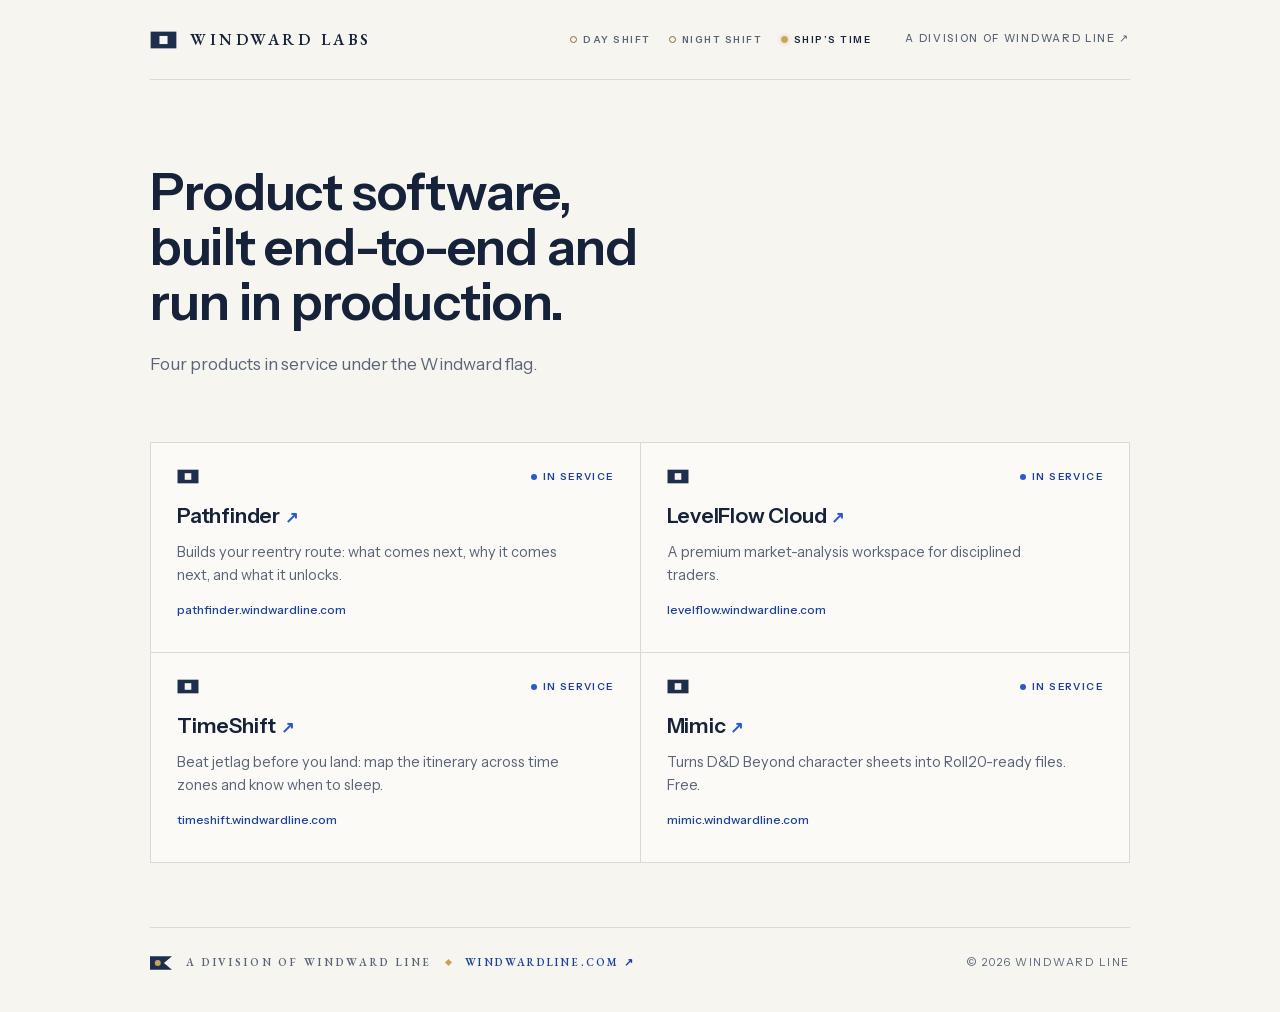
==== index.html @ 11fffba2 "feat: labs.windwardline.com — the Slipway" ====
<!DOCTYPE html>
<html lang="en">
<head>
<meta charset="utf-8">
<meta name="viewport" content="width=device-width, initial-scale=1">
<title>Windward Labs</title>
<meta name="description" content="Windward Labs is the software division of Windward Line. Four products in service: Pathfinder, LevelFlow Cloud, TimeShift, and Mimic.">
<script src="script.js"></script>
<link rel="preload" href="fonts/InstrumentSans.woff2" as="font" type="font/woff2" crossorigin>
<link rel="preload" href="fonts/EBGaramond-Roman.woff2" as="font" type="font/woff2" crossorigin>
<link rel="stylesheet" href="style.css">
<link rel="icon" href="favicon.svg" type="image/svg+xml">
<link rel="apple-touch-icon" href="apple-touch-icon.png">
</head>
<body>

<header class="top">
  <span class="brand">
    <svg class="lflag" width="27" height="18" viewBox="0 0 30 20" role="img" aria-label="Windward Labs flag">
      <rect class="f" x="0.7" y="0.7" width="28.6" height="18.6"/>
      <rect class="s" x="10.5" y="5.5" width="9" height="9"/>
    </svg>
    <span class="brand-name">Windward Labs</span>
  </span>
  <div class="top-right">
    <div class="lamp" role="group" aria-label="Lamp">
      <button class="lamp-opt" type="button" data-set-theme="light" aria-pressed="false">Day shift</button>
      <button class="lamp-opt" type="button" data-set-theme="dark" aria-pressed="false">Night shift</button>
      <button class="lamp-opt" type="button" data-set-theme="system" aria-pressed="true">Ship&rsquo;s time</button>
    </div>
    <a class="top-link" href="https://windwardline.com" target="_blank" rel="noopener">A division of Windward Line ↗</a>
  </div>
</header>

<main>
  <section class="hero" aria-label="Windward Labs">
    <h1 class="hero-h1">Product software, built end-to-end and run in production.</h1>
    <p class="hero-sub">Four products in service under the Windward flag.</p>
  </section>

  <section class="fleet" aria-label="Products">
    <a class="cell" href="https://pathfinder.windwardline.com" target="_blank" rel="noopener">
      <span class="cell-head">
        <svg class="lflag" width="22" height="15" viewBox="0 0 30 20" aria-hidden="true"><rect class="f" x="0.7" y="0.7" width="28.6" height="18.6"/><rect class="s" x="10.5" y="5.5" width="9" height="9"/></svg>
        <span class="cell-status">In Service</span>
      </span>
      <span class="cell-name">Pathfinder<span class="arr" aria-hidden="true">↗</span></span>
      <span class="cell-desc">Builds your reentry route: what comes next, why it comes next, and what it unlocks.</span>
      <span class="cell-domain">pathfinder.windwardline.com</span>
    </a>
    <a class="cell" href="https://levelflow.windwardline.com" target="_blank" rel="noopener">
      <span class="cell-head">
        <svg class="lflag" width="22" height="15" viewBox="0 0 30 20" aria-hidden="true"><rect class="f" x="0.7" y="0.7" width="28.6" height="18.6"/><rect class="s" x="10.5" y="5.5" width="9" height="9"/></svg>
        <span class="cell-status">In Service</span>
      </span>
      <span class="cell-name">LevelFlow Cloud<span class="arr" aria-hidden="true">↗</span></span>
      <span class="cell-desc">A premium market-analysis workspace for disciplined traders.</span>
      <span class="cell-domain">levelflow.windwardline.com</span>
    </a>
    <a class="cell" href="https://timeshift.windwardline.com" target="_blank" rel="noopener">
      <span class="cell-head">
        <svg class="lflag" width="22" height="15" viewBox="0 0 30 20" aria-hidden="true"><rect class="f" x="0.7" y="0.7" width="28.6" height="18.6"/><rect class="s" x="10.5" y="5.5" width="9" height="9"/></svg>
        <span class="cell-status">In Service</span>
      </span>
      <span class="cell-name">TimeShift<span class="arr" aria-hidden="true">↗</span></span>
      <span class="cell-desc">Beat jetlag before you land: map the itinerary across time zones and know when to sleep.</span>
      <span class="cell-domain">timeshift.windwardline.com</span>
    </a>
    <a class="cell" href="https://mimic.windwardline.com" target="_blank" rel="noopener">
      <span class="cell-head">
        <svg class="lflag" width="22" height="15" viewBox="0 0 30 20" aria-hidden="true"><rect class="f" x="0.7" y="0.7" width="28.6" height="18.6"/><rect class="s" x="10.5" y="5.5" width="9" height="9"/></svg>
        <span class="cell-status">In Service</span>
      </span>
      <span class="cell-name">Mimic<span class="arr" aria-hidden="true">↗</span></span>
      <span class="cell-desc">Turns D&amp;D Beyond character sheets into Roll20-ready files. Free.</span>
      <span class="cell-domain">mimic.windwardline.com</span>
    </a>
  </section>
</main>

<footer class="foot">
  <span class="plate">
    <svg class="hflag" width="22" height="14" viewBox="0 0 34 21" aria-hidden="true">
      <path class="f" d="M0 0 H34 L21.5 10.5 L34 21 H0 Z"/>
      <circle class="d" cx="12" cy="10.5" r="4.6"/>
    </svg>
    <span class="plate-text">A division of Windward Line</span>
    <span class="plate-diamond" aria-hidden="true"></span>
    <a class="plate-link" href="https://windwardline.com" target="_blank" rel="noopener">windwardline.com&nbsp;↗</a>
  </span>
  <span class="foot-copy">© 2026 Windward Line</span>
</footer>

</body>
</html>
---- style.css ----
/* Windward Labs — the Slipway. Spec: docs/superpowers/specs/2026-07-25-labs-slipway-design.md */

:root {
  color-scheme: light dark;
  --g: #f6f5f0;
  --ink: #16213a;
  --mut: #5a6478;
  --line: #dcd9cf;
  --blue: #2b59c9;
  --blue-ink: #1e4098;
  --cell: #fbfaf6;
  --cell-hover: #ffffff;
  --gold: #c9a25e;
  --gold-ink: #8a6b39;
  --lf-field: #202e4d;
  --lf-square: #f6f5f0;
  --lf-stroke: transparent;
  --lf-sw: 0;
  --hf-fill: #202e4d;
  --hf-stroke: transparent;
  --hf-sw: 0;
  --hf-dot: #c9a25e;
}

@media (prefers-color-scheme: dark) {
  :root {
    --g: #0f141e;
    --ink: #e7e9ee;
    --mut: #98a2b6;
    --line: rgba(231, 233, 238, 0.14);
    --blue: #8aa5f2;
    --blue-ink: #a9bcf6;
    --cell: rgba(255, 255, 255, 0.035);
    --cell-hover: rgba(255, 255, 255, 0.07);
    --gold: #c9a25e;
    --gold-ink: #d9bd85;
    --lf-field: transparent;
    --lf-square: #e7e9ee;
    --lf-stroke: #e7e9ee;
    --lf-sw: 1.4;
    --hf-fill: transparent;
    --hf-stroke: #d9bd85;
    --hf-sw: 1.6;
    --hf-dot: #d9bd85;
  }
}

/* The lamp: a stored choice outranks the OS preference */
:root[data-theme="light"] {
  --g: #f6f5f0;
  --ink: #16213a;
  --mut: #5a6478;
  --line: #dcd9cf;
  --blue: #2b59c9;
  --blue-ink: #1e4098;
  --cell: #fbfaf6;
  --cell-hover: #ffffff;
  --gold: #c9a25e;
  --gold-ink: #8a6b39;
  --lf-field: #202e4d;
  --lf-square: #f6f5f0;
  --lf-stroke: transparent;
  --lf-sw: 0;
  --hf-fill: #202e4d;
  --hf-stroke: transparent;
  --hf-sw: 0;
  --hf-dot: #c9a25e;
}
:root[data-theme="dark"] {
  --g: #0f141e;
  --ink: #e7e9ee;
  --mut: #98a2b6;
  --line: rgba(231, 233, 238, 0.14);
  --blue: #8aa5f2;
  --blue-ink: #a9bcf6;
  --cell: rgba(255, 255, 255, 0.035);
  --cell-hover: rgba(255, 255, 255, 0.07);
  --gold: #c9a25e;
  --gold-ink: #d9bd85;
  --lf-field: transparent;
  --lf-square: #e7e9ee;
  --lf-stroke: #e7e9ee;
  --lf-sw: 1.4;
  --hf-fill: transparent;
  --hf-stroke: #d9bd85;
  --hf-sw: 1.6;
  --hf-dot: #d9bd85;
}

@font-face {
  font-family: "Instrument Sans";
  font-style: normal;
  font-weight: 400 600;
  font-display: swap;
  src: url(fonts/InstrumentSans.woff2) format("woff2");
}
@font-face {
  font-family: "EB Garamond";
  font-style: normal;
  font-weight: 400 800;
  font-display: swap;
  src: url(fonts/EBGaramond-Roman.woff2) format("woff2");
}

* { box-sizing: border-box; margin: 0; }

body {
  font-family: "Instrument Sans", Helvetica, Arial, sans-serif;
  background: var(--g);
  color: var(--ink);
  line-height: 1.6;
  -webkit-font-smoothing: antialiased;
  max-width: 1040px;
  margin: 0 auto;
  padding: 0 30px;
}

/* flags */
.lflag .f { fill: var(--lf-field); stroke: var(--lf-stroke); stroke-width: var(--lf-sw); }
.lflag .s { fill: var(--lf-square); }
.hflag .f { fill: var(--hf-fill); stroke: var(--hf-stroke); stroke-width: var(--hf-sw); }
.hflag .d { fill: var(--hf-dot); }

/* top bar */
.top {
  display: flex;
  align-items: center;
  justify-content: space-between;
  gap: 18px;
  padding: 26px 0;
  border-bottom: 1px solid var(--line);
}
.brand { display: flex; align-items: center; gap: 13px; }
.brand-name {
  font-family: "EB Garamond", Georgia, serif;
  font-weight: 600;
  font-size: 16px;
  letter-spacing: 0.22em;
  text-transform: uppercase;
  white-space: nowrap;
}
.top-right { display: flex; align-items: center; gap: 26px; flex-wrap: wrap; justify-content: flex-end; }
.top-link {
  font-size: 10.5px;
  font-weight: 500;
  letter-spacing: 0.16em;
  color: var(--mut);
  text-decoration: none;
  text-transform: uppercase;
  white-space: nowrap;
}
.top-link:hover { color: var(--blue-ink); }

/* the lamp */
.lamp { display: flex; align-items: center; gap: 2px; }
.lamp-opt {
  display: flex;
  align-items: center;
  gap: 6px;
  background: none;
  border: none;
  padding: 8px 8px;
  cursor: pointer;
  font-family: "Instrument Sans", Helvetica, Arial, sans-serif;
  font-size: 9.5px;
  font-weight: 600;
  letter-spacing: 0.16em;
  text-transform: uppercase;
  color: var(--mut);
}
.lamp-opt::before {
  content: "";
  width: 5px;
  height: 5px;
  border-radius: 50%;
  border: 1px solid var(--gold-ink);
  flex: none;
}
.lamp-opt:hover { color: var(--blue-ink); }
.lamp-opt:focus-visible { outline: 2px solid var(--blue); outline-offset: 3px; }
.lamp-opt[aria-pressed="true"] { color: var(--ink); }
.lamp-opt[aria-pressed="true"]::before {
  background: var(--gold);
  border-color: var(--gold);
  box-shadow: 0 0 5px rgba(201, 162, 94, 0.55);
}

/* hero */
.hero { padding: 84px 0 64px; max-width: 640px; }
.hero-h1 {
  font-weight: 600;
  font-size: clamp(32px, 5.4vw, 52px);
  line-height: 1.06;
  letter-spacing: -0.015em;
  text-wrap: balance;
}
.hero-sub { margin-top: 22px; font-size: 17px; color: var(--mut); line-height: 1.55; }

/* fleet grid */
.fleet {
  display: grid;
  grid-template-columns: 1fr 1fr;
  border-top: 1px solid var(--line);
  border-left: 1px solid var(--line);
}
.cell {
  display: block;
  border-right: 1px solid var(--line);
  border-bottom: 1px solid var(--line);
  padding: 26px 26px 30px;
  background: var(--cell);
  text-decoration: none;
  color: inherit;
}
.cell:hover { background: var(--cell-hover); }
.cell:hover .cell-name { color: var(--blue-ink); }
.cell:focus-visible { outline: 2px solid var(--blue); outline-offset: -2px; }
.cell-head { display: flex; justify-content: space-between; align-items: center; gap: 12px; }
.cell-status {
  font-size: 10px;
  font-weight: 600;
  letter-spacing: 0.14em;
  text-transform: uppercase;
  color: var(--blue-ink);
  display: flex;
  align-items: center;
  gap: 6px;
}
.cell-status::before { content: ""; width: 6px; height: 6px; border-radius: 50%; background: var(--blue); }
.cell-name { display: block; margin-top: 14px; font-weight: 600; font-size: 21px; letter-spacing: -0.01em; }
.cell-name .arr { color: var(--blue); margin-left: 5px; font-size: 16px; display: inline-block; }
.cell-desc { display: block; margin-top: 9px; font-size: 14.5px; line-height: 1.55; color: var(--mut); max-width: 40ch; }
.cell-domain { display: inline-block; margin-top: 14px; font-size: 12px; font-weight: 500; color: var(--blue-ink); }

/* footer */
.foot {
  margin-top: 64px;
  border-top: 1px solid var(--line);
  padding: 26px 0 40px;
  display: flex;
  flex-wrap: wrap;
  gap: 18px 32px;
  align-items: center;
  justify-content: space-between;
}
.plate { display: flex; align-items: center; gap: 14px; flex-wrap: wrap; }
.plate-text {
  font-family: "EB Garamond", Georgia, serif;
  font-weight: 600;
  font-size: 11px;
  letter-spacing: 0.26em;
  text-transform: uppercase;
  color: var(--mut);
}
.plate-diamond {
  width: 5px;
  height: 5px;
  background: var(--gold);
  transform: rotate(45deg);
  flex: none;
}
.plate-link {
  font-family: "EB Garamond", Georgia, serif;
  font-weight: 600;
  font-size: 11px;
  letter-spacing: 0.2em;
  text-transform: uppercase;
  color: var(--blue-ink);
  text-decoration: none;
}
.plate-link:hover { text-decoration: underline; text-underline-offset: 4px; }
.plate-link:focus-visible, .top-link:focus-visible { outline: 2px solid var(--blue); outline-offset: 3px; }
.foot-copy { font-size: 11px; letter-spacing: 0.14em; color: var(--mut); text-transform: uppercase; }

/* motion, only when welcome */
@media (prefers-reduced-motion: no-preference) {
  .cell { transition: background 0.15s ease; }
  .cell-name, .lamp-opt, .top-link { transition: color 0.15s ease; }
  .cell .arr { transition: transform 0.15s ease; }
  .cell:hover .arr { transform: translate(2px, -2px); }
  .lamp-opt::before { transition: background 0.15s ease, box-shadow 0.15s ease; }
}

/* small screens */
@media (max-width: 780px) {
  .top { flex-wrap: wrap; }
  .fleet { grid-template-columns: 1fr; }
  .hero { padding: 56px 0 44px; }
}

/* print: daylight, no chrome */
@media print {
  :root {
    --g: #ffffff;
    --ink: #16213a;
    --mut: #5a6478;
    --line: #dcd9cf;
    --blue: #1e4098;
    --blue-ink: #1e4098;
    --cell: #ffffff;
    --cell-hover: #ffffff;
    --gold: #c9a25e;
    --gold-ink: #8a6b39;
    --lf-field: #202e4d;
    --lf-square: #ffffff;
    --lf-stroke: transparent;
    --lf-sw: 0;
    --hf-fill: #202e4d;
    --hf-stroke: transparent;
    --hf-sw: 0;
    --hf-dot: #c9a25e;
  }
  .lamp, .arr { display: none; }
}
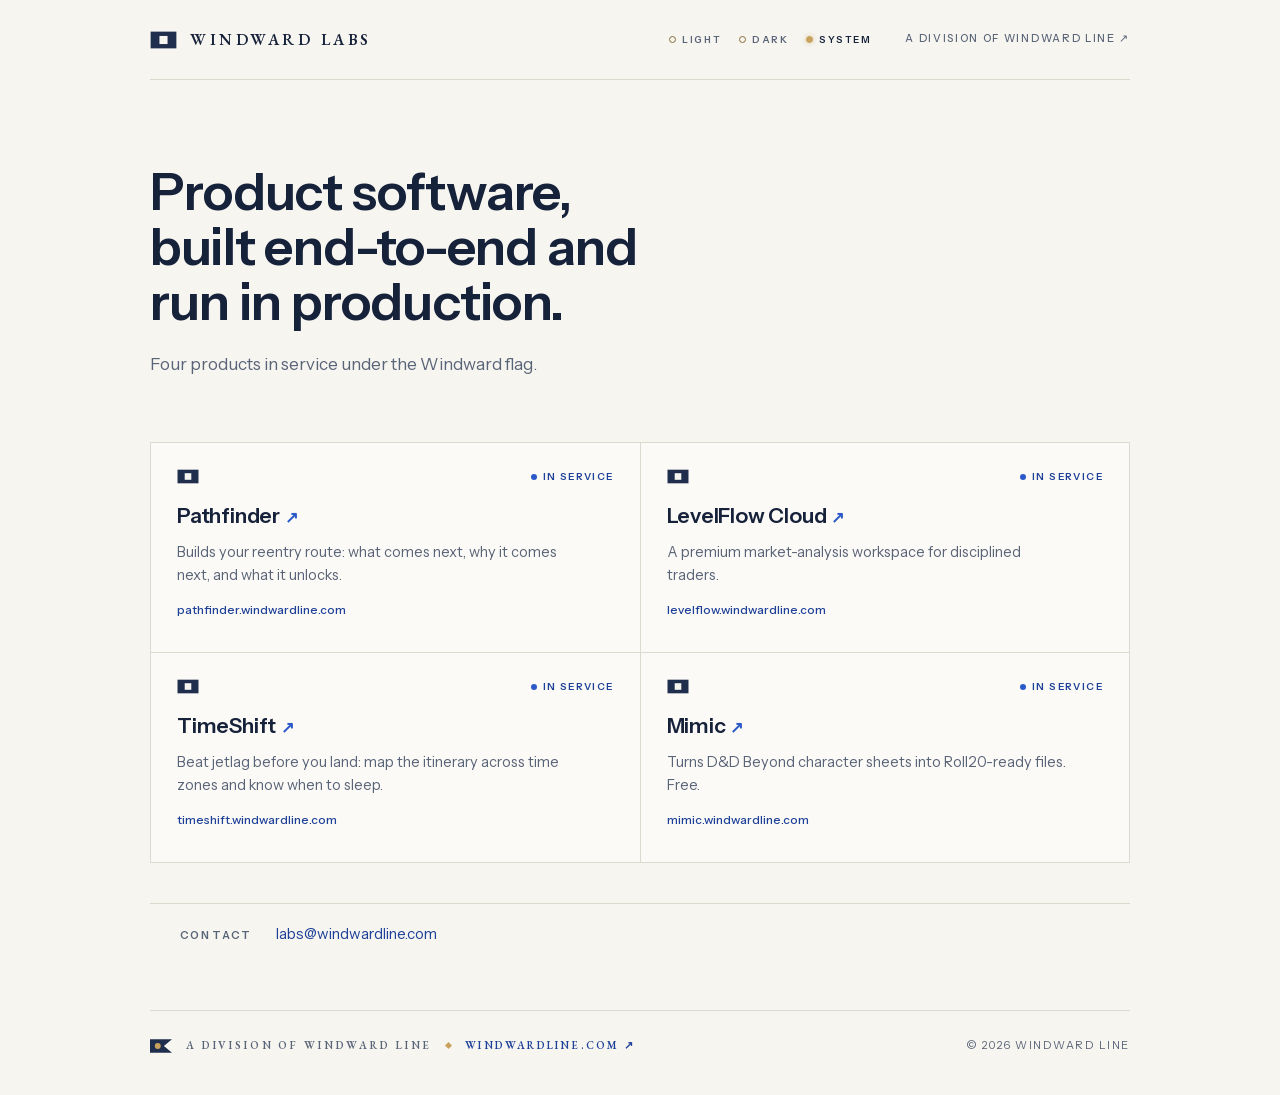
==== commit 94875d2b: "feat: family standards — plain lamp labels, labs@ contact, night-gold flag" ====
--- a/index.html
+++ b/index.html
@@ -24,9 +24,9 @@
   </span>
   <div class="top-right">
     <div class="lamp" role="group" aria-label="Lamp">
-      <button class="lamp-opt" type="button" data-set-theme="light" aria-pressed="false">Day shift</button>
-      <button class="lamp-opt" type="button" data-set-theme="dark" aria-pressed="false">Night shift</button>
-      <button class="lamp-opt" type="button" data-set-theme="system" aria-pressed="true">Ship&rsquo;s time</button>
+      <button class="lamp-opt" type="button" data-set-theme="light" aria-pressed="false">Light</button>
+      <button class="lamp-opt" type="button" data-set-theme="dark" aria-pressed="false">Dark</button>
+      <button class="lamp-opt" type="button" data-set-theme="system" aria-pressed="true">System</button>
     </div>
     <a class="top-link" href="https://windwardline.com" target="_blank" rel="noopener">A division of Windward Line ↗</a>
   </div>
@@ -78,6 +78,11 @@
   </section>
 </main>
 
+<section class="contact" aria-label="Contact">
+  <h2 class="contact-label">Contact</h2>
+  <a class="contact-link" href="mailto:labs@windwardline.com?subject=%5BWindward%20Labs%5D%20Contact">labs@windwardline.com</a>
+</section>
+
 <footer class="foot">
   <span class="plate">
     <svg class="hflag" width="22" height="14" viewBox="0 0 34 21" aria-hidden="true">
--- a/style.css
+++ b/style.css
@@ -35,8 +35,8 @@
     --gold: #c9a25e;
     --gold-ink: #d9bd85;
     --lf-field: transparent;
-    --lf-square: #e7e9ee;
-    --lf-stroke: #e7e9ee;
+    --lf-square: #d9bd85;
+    --lf-stroke: #d9bd85;
     --lf-sw: 1.4;
     --hf-fill: transparent;
     --hf-stroke: #d9bd85;
@@ -78,8 +78,8 @@
   --gold: #c9a25e;
   --gold-ink: #d9bd85;
   --lf-field: transparent;
-  --lf-square: #e7e9ee;
-  --lf-stroke: #e7e9ee;
+  --lf-square: #d9bd85;
+  --lf-stroke: #d9bd85;
   --lf-sw: 1.4;
   --hf-fill: transparent;
   --hf-stroke: #d9bd85;
@@ -312,3 +312,9 @@
   }
   .lamp, .arr { display: none; }
 }
+
+/* contact */
+.contact { max-width: 980px; margin: 40px auto 0; padding: 18px 30px 0; border-top: 1px solid var(--line); display: flex; align-items: baseline; gap: 24px; }
+.contact-label { font-size: 11px; font-weight: 600; letter-spacing: 0.2em; text-transform: uppercase; color: var(--mut); }
+.contact-link { font-size: 15px; color: var(--blue-ink); text-decoration: none; }
+.contact-link:hover { text-decoration: underline; text-underline-offset: 4px; }
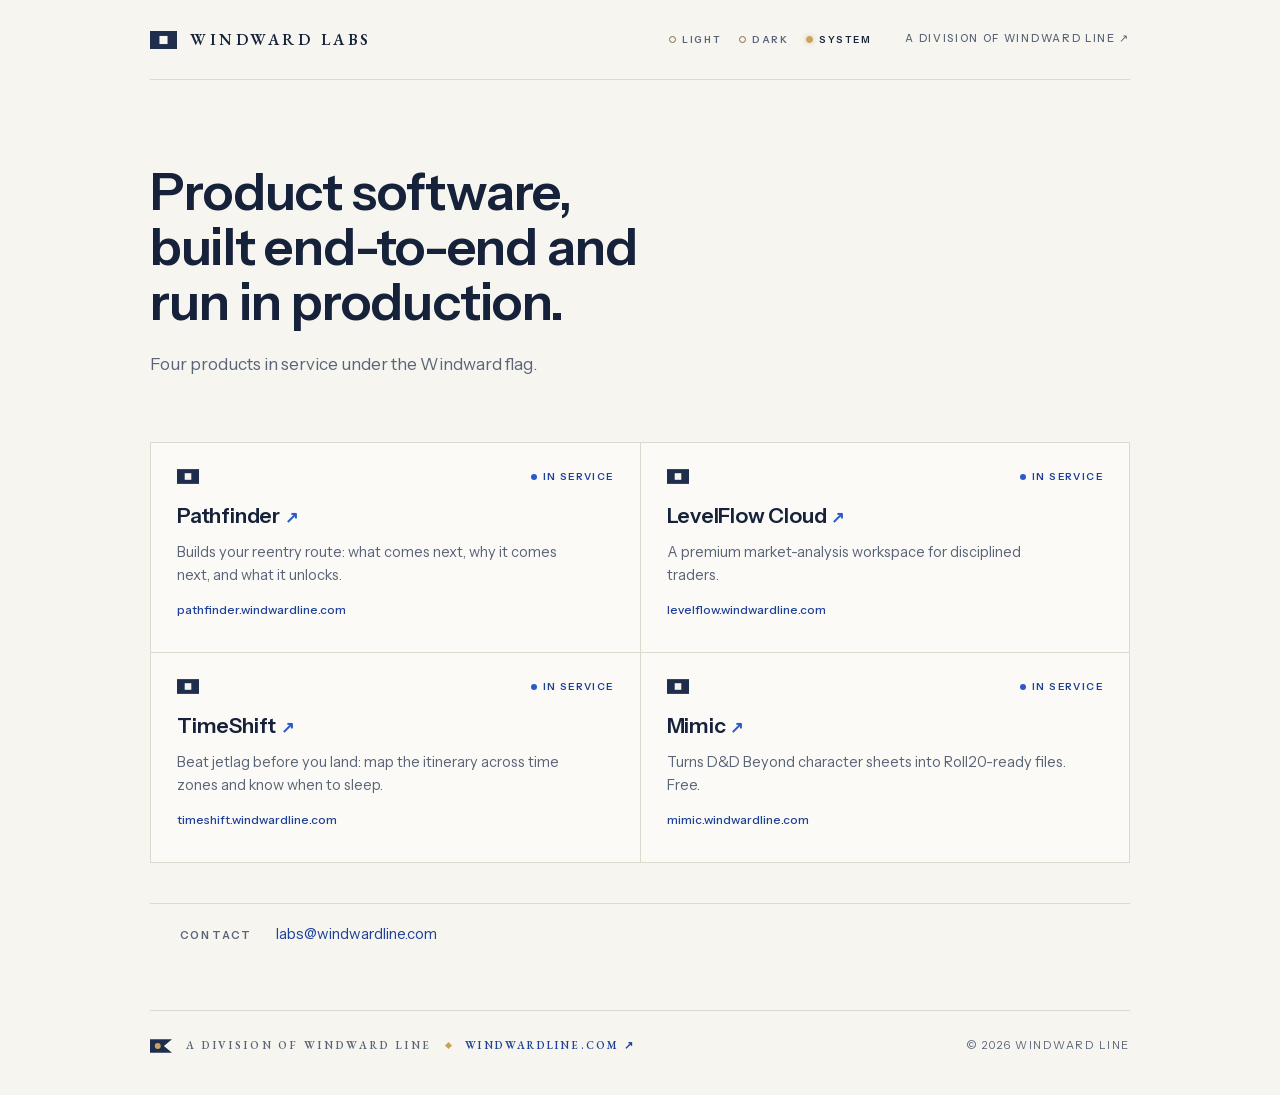
==== commit 0ce2fac3: "feat: the favicon standard — BMP ico rendition; README lamp currency" ====
--- a/index.html
+++ b/index.html
@@ -9,6 +9,7 @@
 <link rel="preload" href="fonts/InstrumentSans.woff2" as="font" type="font/woff2" crossorigin>
 <link rel="preload" href="fonts/EBGaramond-Roman.woff2" as="font" type="font/woff2" crossorigin>
 <link rel="stylesheet" href="style.css">
+<link rel="icon" href="favicon.ico" sizes="32x32">
 <link rel="icon" href="favicon.svg" type="image/svg+xml">
 <link rel="apple-touch-icon" href="apple-touch-icon.png">
 </head>
--- a/style.css
+++ b/style.css
@@ -14,8 +14,8 @@
   --gold-ink: #8a6b39;
   --lf-field: #202e4d;
   --lf-square: #f6f5f0;
-  --lf-stroke: transparent;
-  --lf-sw: 0;
+  --lf-stroke: #202e4d;
+  --lf-sw: 1.4;
   --hf-fill: #202e4d;
   --hf-stroke: transparent;
   --hf-sw: 0;
@@ -34,8 +34,8 @@
     --cell-hover: rgba(255, 255, 255, 0.07);
     --gold: #c9a25e;
     --gold-ink: #d9bd85;
-    --lf-field: transparent;
-    --lf-square: #d9bd85;
+    --lf-field: #202e4d;
+    --lf-square: #f6f5f0;
     --lf-stroke: #d9bd85;
     --lf-sw: 1.4;
     --hf-fill: transparent;
@@ -59,8 +59,8 @@
   --gold-ink: #8a6b39;
   --lf-field: #202e4d;
   --lf-square: #f6f5f0;
-  --lf-stroke: transparent;
-  --lf-sw: 0;
+  --lf-stroke: #202e4d;
+  --lf-sw: 1.4;
   --hf-fill: #202e4d;
   --hf-stroke: transparent;
   --hf-sw: 0;
@@ -77,8 +77,8 @@
   --cell-hover: rgba(255, 255, 255, 0.07);
   --gold: #c9a25e;
   --gold-ink: #d9bd85;
-  --lf-field: transparent;
-  --lf-square: #d9bd85;
+  --lf-field: #202e4d;
+  --lf-square: #f6f5f0;
   --lf-stroke: #d9bd85;
   --lf-sw: 1.4;
   --hf-fill: transparent;
@@ -303,8 +303,8 @@
     --gold-ink: #8a6b39;
     --lf-field: #202e4d;
     --lf-square: #ffffff;
-    --lf-stroke: transparent;
-    --lf-sw: 0;
+    --lf-stroke: #202e4d;
+    --lf-sw: 1.4;
     --hf-fill: #202e4d;
     --hf-stroke: transparent;
     --hf-sw: 0;
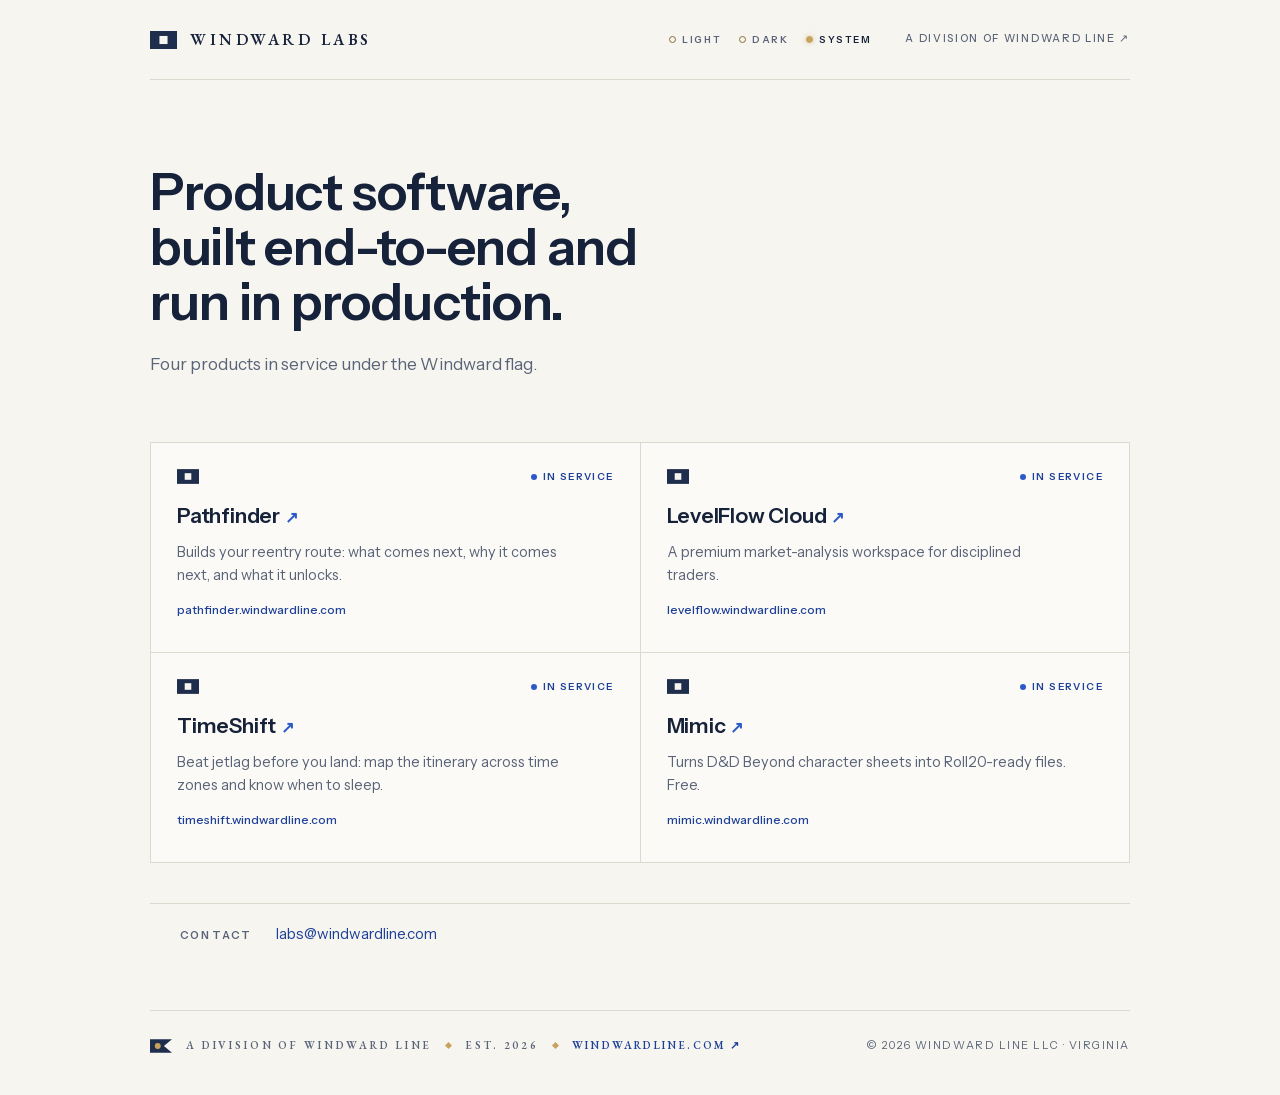
==== commit 13e03bcf: "feat: the house shows its papers — Est. 2026 on the plate, LLC · Virginia in the copyright" ====
--- a/index.html
+++ b/index.html
@@ -92,9 +92,11 @@
     </svg>
     <span class="plate-text">A division of Windward Line</span>
     <span class="plate-diamond" aria-hidden="true"></span>
+    <span class="plate-text">Est. 2026</span>
+    <span class="plate-diamond" aria-hidden="true"></span>
     <a class="plate-link" href="https://windwardline.com" target="_blank" rel="noopener">windwardline.com&nbsp;↗</a>
   </span>
-  <span class="foot-copy">© 2026 Windward Line</span>
+  <span class="foot-copy">© 2026 Windward Line LLC · Virginia</span>
 </footer>
 
 </body>
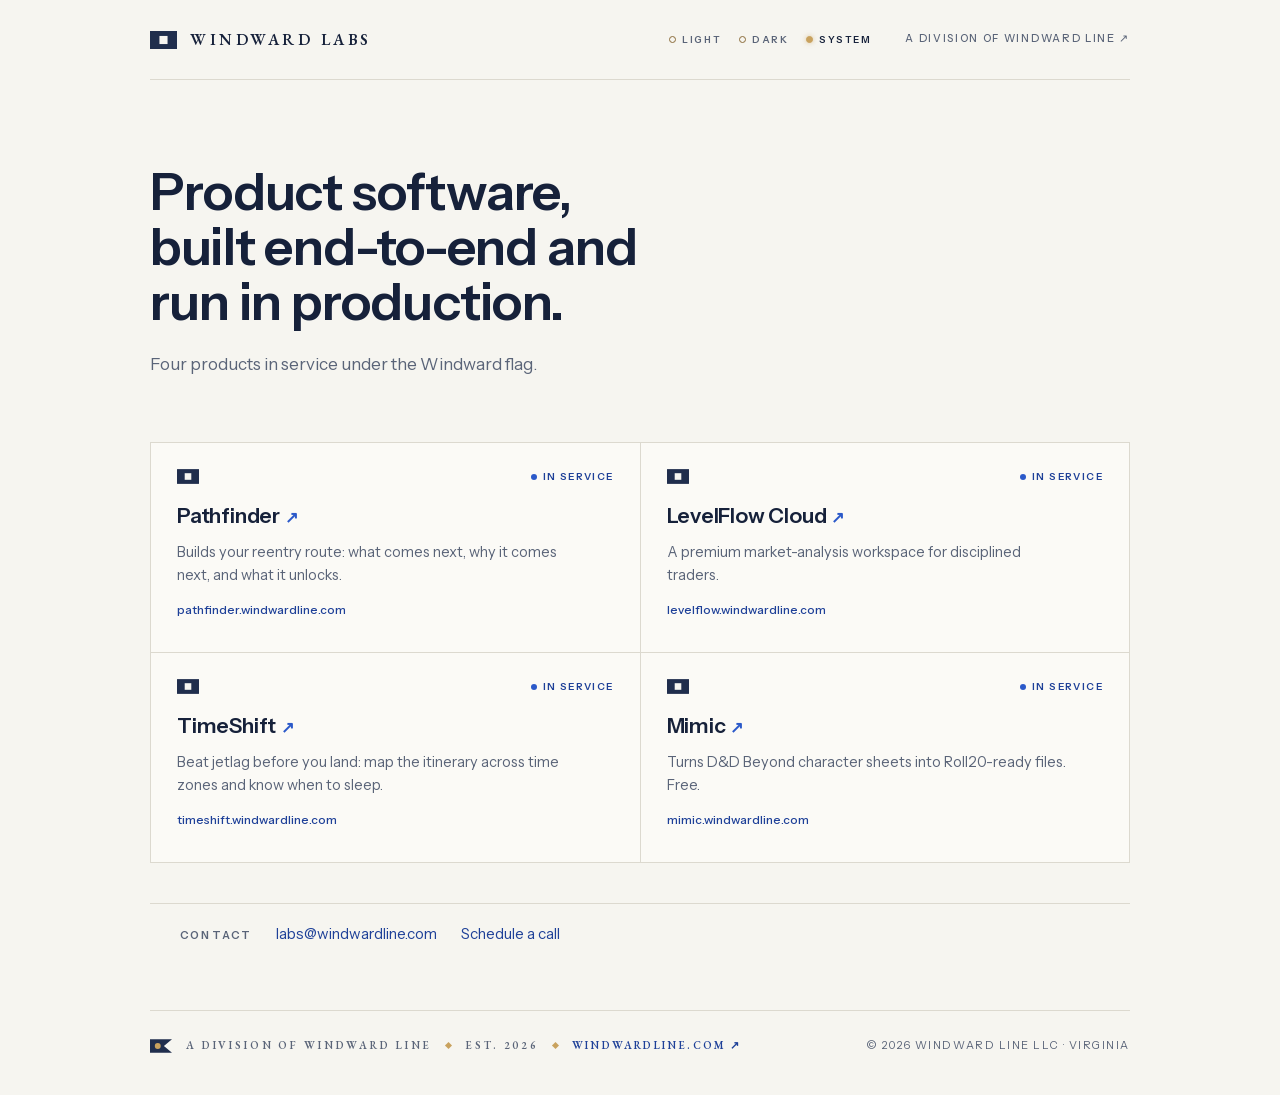
==== commit 28ed7203: "feat: the gangway — a scheduling page joins the site - /schedule embeds the division's Koalendar boo" ====
--- a/index.html
+++ b/index.html
@@ -82,6 +82,7 @@
 <section class="contact" aria-label="Contact">
   <h2 class="contact-label">Contact</h2>
   <a class="contact-link" href="mailto:labs@windwardline.com?subject=%5BWindward%20Labs%5D%20Contact">labs@windwardline.com</a>
+  <a class="contact-link" href="/schedule">Schedule&nbsp;a&nbsp;call</a>
 </section>
 
 <footer class="foot">
--- a/style.css
+++ b/style.css
@@ -318,3 +318,8 @@
 .contact-label { font-size: 11px; font-weight: 600; letter-spacing: 0.2em; text-transform: uppercase; color: var(--mut); }
 .contact-link { font-size: 15px; color: var(--blue-ink); text-decoration: none; }
 .contact-link:hover { text-decoration: underline; text-underline-offset: 4px; }
+
+/* the gangway (scheduling) */
+a.brand { text-decoration: none; color: inherit; }
+.sched { max-width: 980px; margin: 0 auto; padding: 10px 30px 8px; }
+.sched-frame { display: block; width: 100%; height: 780px; border: 1px solid var(--line); background: #ffffff; }
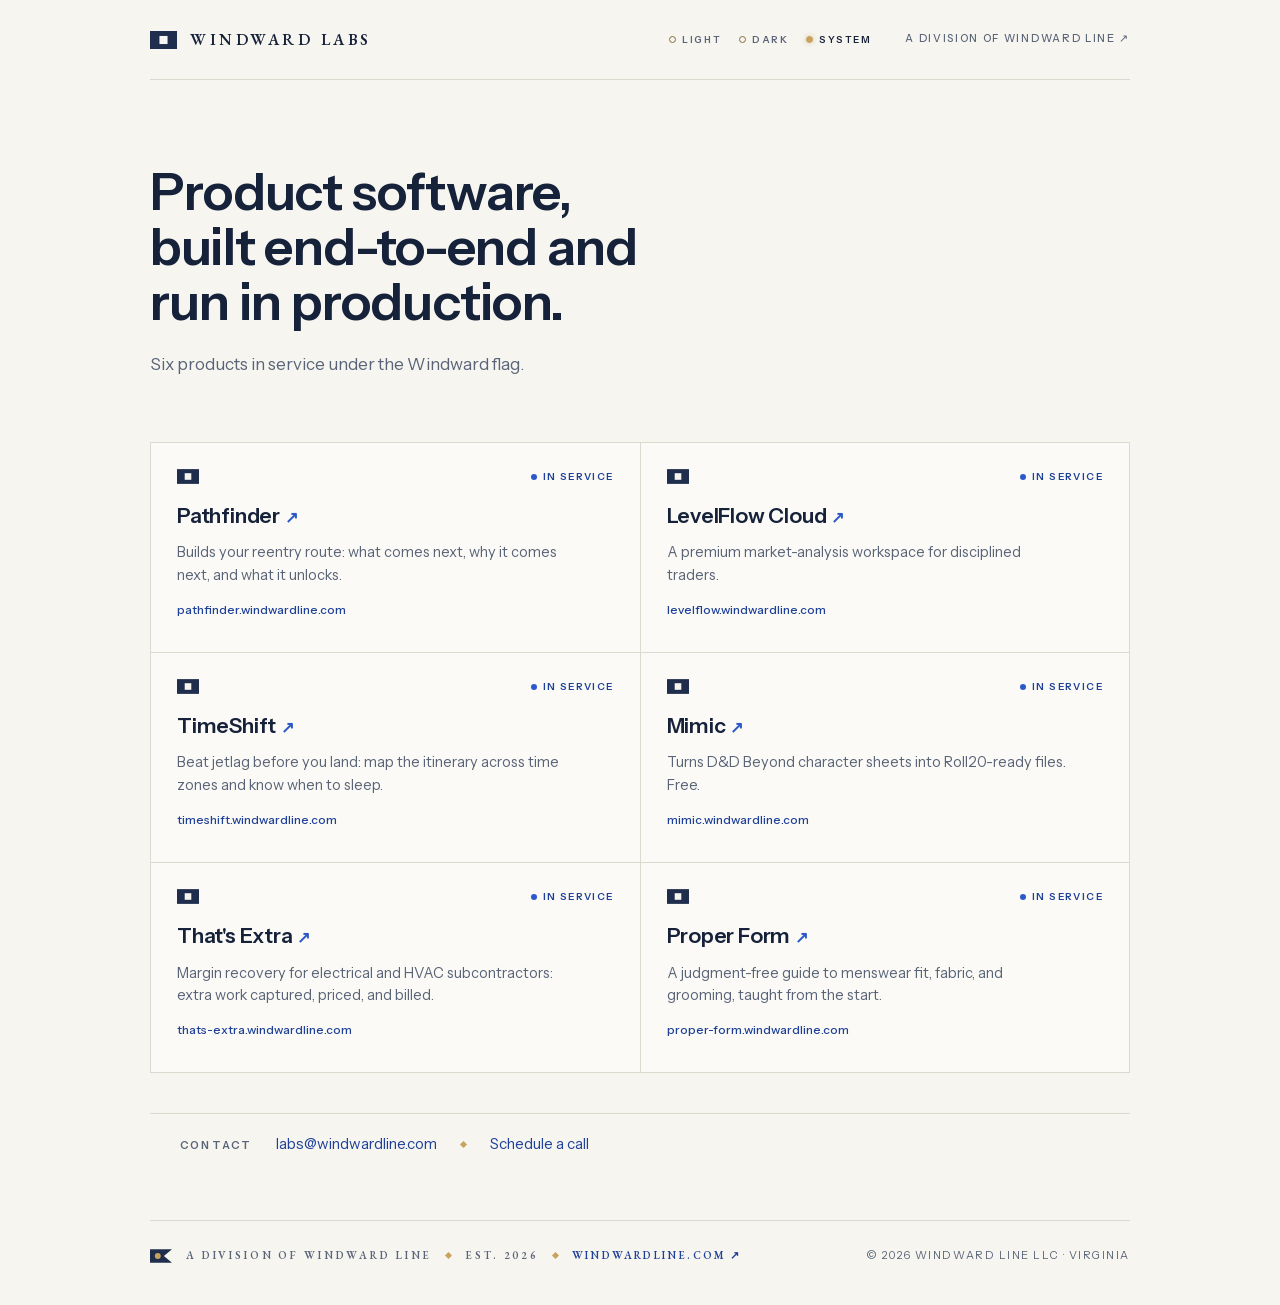
==== commit c9978909: "feat: the register grows to six — That's Extra and Proper Form join; contact and schedule polish - F" ====
--- a/index.html
+++ b/index.html
@@ -4,7 +4,7 @@
 <meta charset="utf-8">
 <meta name="viewport" content="width=device-width, initial-scale=1">
 <title>Windward Labs</title>
-<meta name="description" content="Windward Labs is the software division of Windward Line. Four products in service: Pathfinder, LevelFlow Cloud, TimeShift, and Mimic.">
+<meta name="description" content="Windward Labs is the software division of Windward Line. Six products in service: Pathfinder, LevelFlow Cloud, TimeShift, Mimic, That's Extra, and Proper Form.">
 <script src="script.js"></script>
 <link rel="preload" href="fonts/InstrumentSans.woff2" as="font" type="font/woff2" crossorigin>
 <link rel="preload" href="fonts/EBGaramond-Roman.woff2" as="font" type="font/woff2" crossorigin>
@@ -36,7 +36,7 @@
 <main>
   <section class="hero" aria-label="Windward Labs">
     <h1 class="hero-h1">Product software, built end-to-end and run in production.</h1>
-    <p class="hero-sub">Four products in service under the Windward flag.</p>
+    <p class="hero-sub">Six products in service under the Windward flag.</p>
   </section>
 
   <section class="fleet" aria-label="Products">
@@ -76,12 +76,31 @@
       <span class="cell-desc">Turns D&amp;D Beyond character sheets into Roll20-ready files. Free.</span>
       <span class="cell-domain">mimic.windwardline.com</span>
     </a>
+    <a class="cell" href="https://thats-extra.windwardline.com" target="_blank" rel="noopener">
+      <span class="cell-head">
+        <svg class="lflag" width="22" height="15" viewBox="0 0 30 20" aria-hidden="true"><rect class="f" x="0.7" y="0.7" width="28.6" height="18.6"/><rect class="s" x="10.5" y="5.5" width="9" height="9"/></svg>
+        <span class="cell-status">In Service</span>
+      </span>
+      <span class="cell-name">That's Extra<span class="arr" aria-hidden="true">↗</span></span>
+      <span class="cell-desc">Margin recovery for electrical and HVAC subcontractors: extra work captured, priced, and billed.</span>
+      <span class="cell-domain">thats-extra.windwardline.com</span>
+    </a>
+    <a class="cell" href="https://proper-form.windwardline.com" target="_blank" rel="noopener">
+      <span class="cell-head">
+        <svg class="lflag" width="22" height="15" viewBox="0 0 30 20" aria-hidden="true"><rect class="f" x="0.7" y="0.7" width="28.6" height="18.6"/><rect class="s" x="10.5" y="5.5" width="9" height="9"/></svg>
+        <span class="cell-status">In Service</span>
+      </span>
+      <span class="cell-name">Proper Form<span class="arr" aria-hidden="true">↗</span></span>
+      <span class="cell-desc">A judgment-free guide to menswear fit, fabric, and grooming, taught from the start.</span>
+      <span class="cell-domain">proper-form.windwardline.com</span>
+    </a>
   </section>
 </main>
 
 <section class="contact" aria-label="Contact">
   <h2 class="contact-label">Contact</h2>
   <a class="contact-link" href="mailto:labs@windwardline.com?subject=%5BWindward%20Labs%5D%20Contact">labs@windwardline.com</a>
+  <span class="contact-sep" aria-hidden="true"></span>
   <a class="contact-link" href="/schedule">Schedule&nbsp;a&nbsp;call</a>
 </section>
 
--- a/style.css
+++ b/style.css
@@ -323,3 +323,5 @@
 a.brand { text-decoration: none; color: inherit; }
 .sched { max-width: 980px; margin: 0 auto; padding: 10px 30px 8px; }
 .sched-frame { display: block; width: 100%; height: 780px; border: 1px solid var(--line); background: #ffffff; }
+.contact-sep { width: 5px; height: 5px; background: var(--gold); transform: rotate(45deg); align-self: center; flex: none; }
+.hero-sub a { color: inherit; text-decoration: underline; text-underline-offset: 4px; }
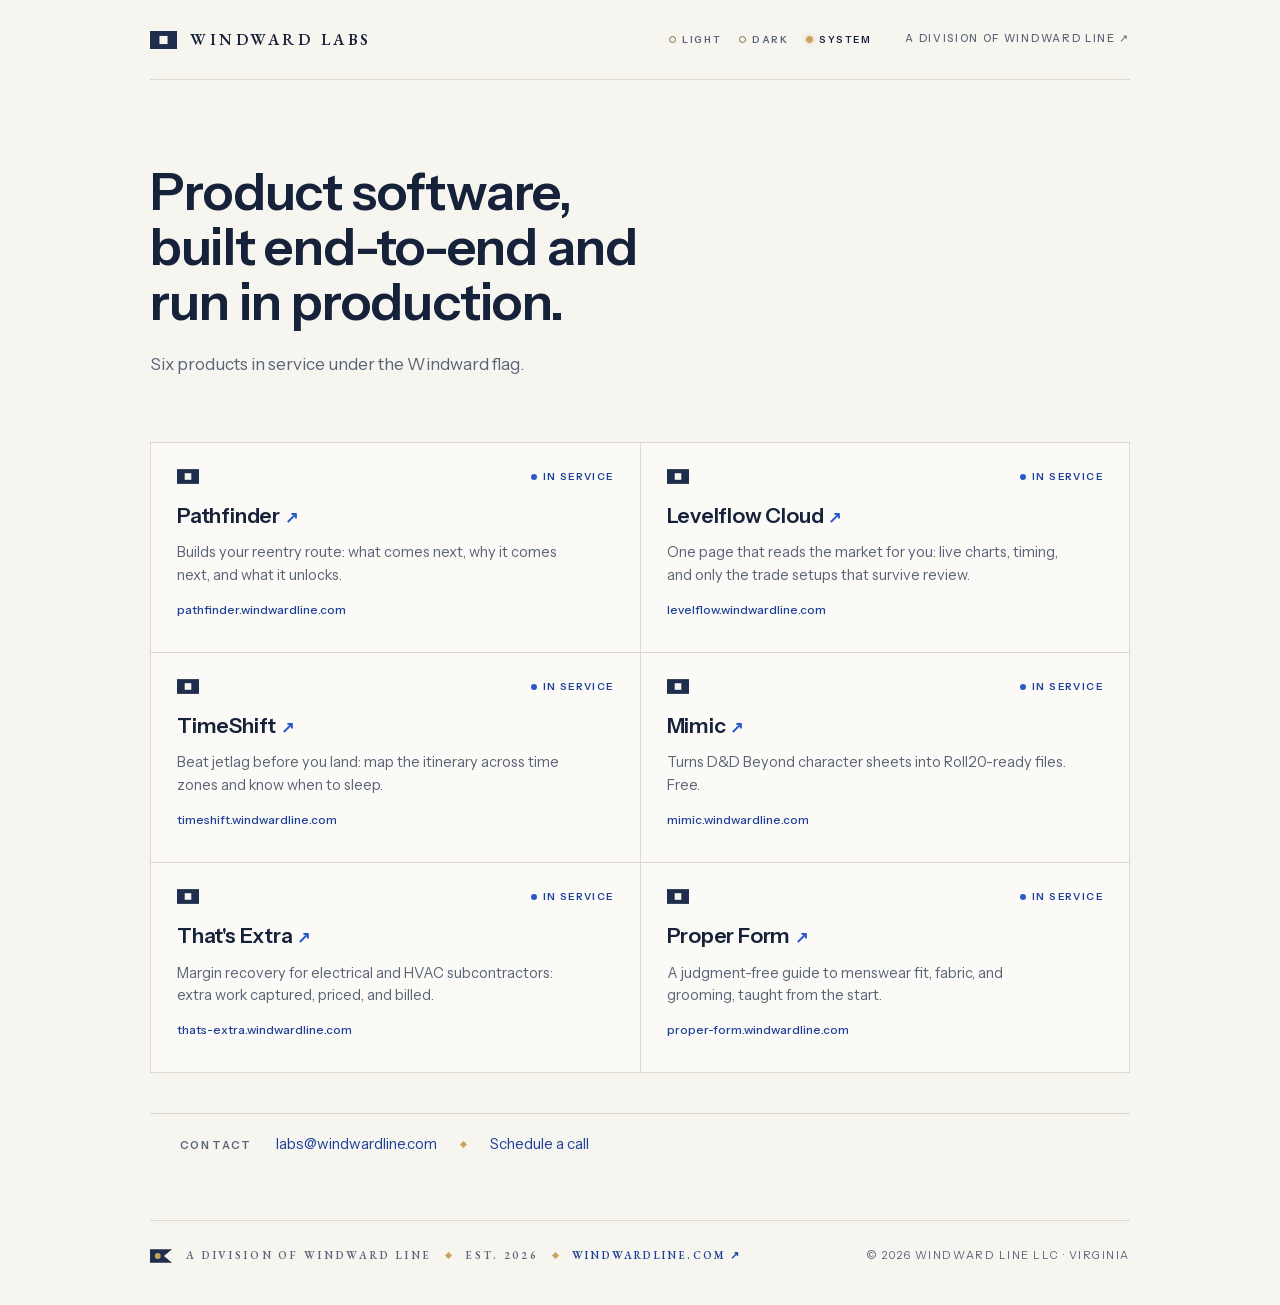
==== commit 0da05d90: "chore: Levelflow's rename and live one-liner reach the register The single-capital rename (Levelflow" ====
--- a/index.html
+++ b/index.html
@@ -4,7 +4,7 @@
 <meta charset="utf-8">
 <meta name="viewport" content="width=device-width, initial-scale=1">
 <title>Windward Labs</title>
-<meta name="description" content="Windward Labs is the software division of Windward Line. Six products in service: Pathfinder, LevelFlow Cloud, TimeShift, Mimic, That's Extra, and Proper Form.">
+<meta name="description" content="Windward Labs is the software division of Windward Line. Six products in service: Pathfinder, Levelflow Cloud, TimeShift, Mimic, That's Extra, and Proper Form.">
 <script src="script.js"></script>
 <link rel="preload" href="fonts/InstrumentSans.woff2" as="font" type="font/woff2" crossorigin>
 <link rel="preload" href="fonts/EBGaramond-Roman.woff2" as="font" type="font/woff2" crossorigin>
@@ -54,8 +54,8 @@
         <svg class="lflag" width="22" height="15" viewBox="0 0 30 20" aria-hidden="true"><rect class="f" x="0.7" y="0.7" width="28.6" height="18.6"/><rect class="s" x="10.5" y="5.5" width="9" height="9"/></svg>
         <span class="cell-status">In Service</span>
       </span>
-      <span class="cell-name">LevelFlow Cloud<span class="arr" aria-hidden="true">↗</span></span>
-      <span class="cell-desc">A premium market-analysis workspace for disciplined traders.</span>
+      <span class="cell-name">Levelflow Cloud<span class="arr" aria-hidden="true">↗</span></span>
+      <span class="cell-desc">One page that reads the market for you: live charts, timing, and only the trade setups that survive review.</span>
       <span class="cell-domain">levelflow.windwardline.com</span>
     </a>
     <a class="cell" href="https://timeshift.windwardline.com" target="_blank" rel="noopener">
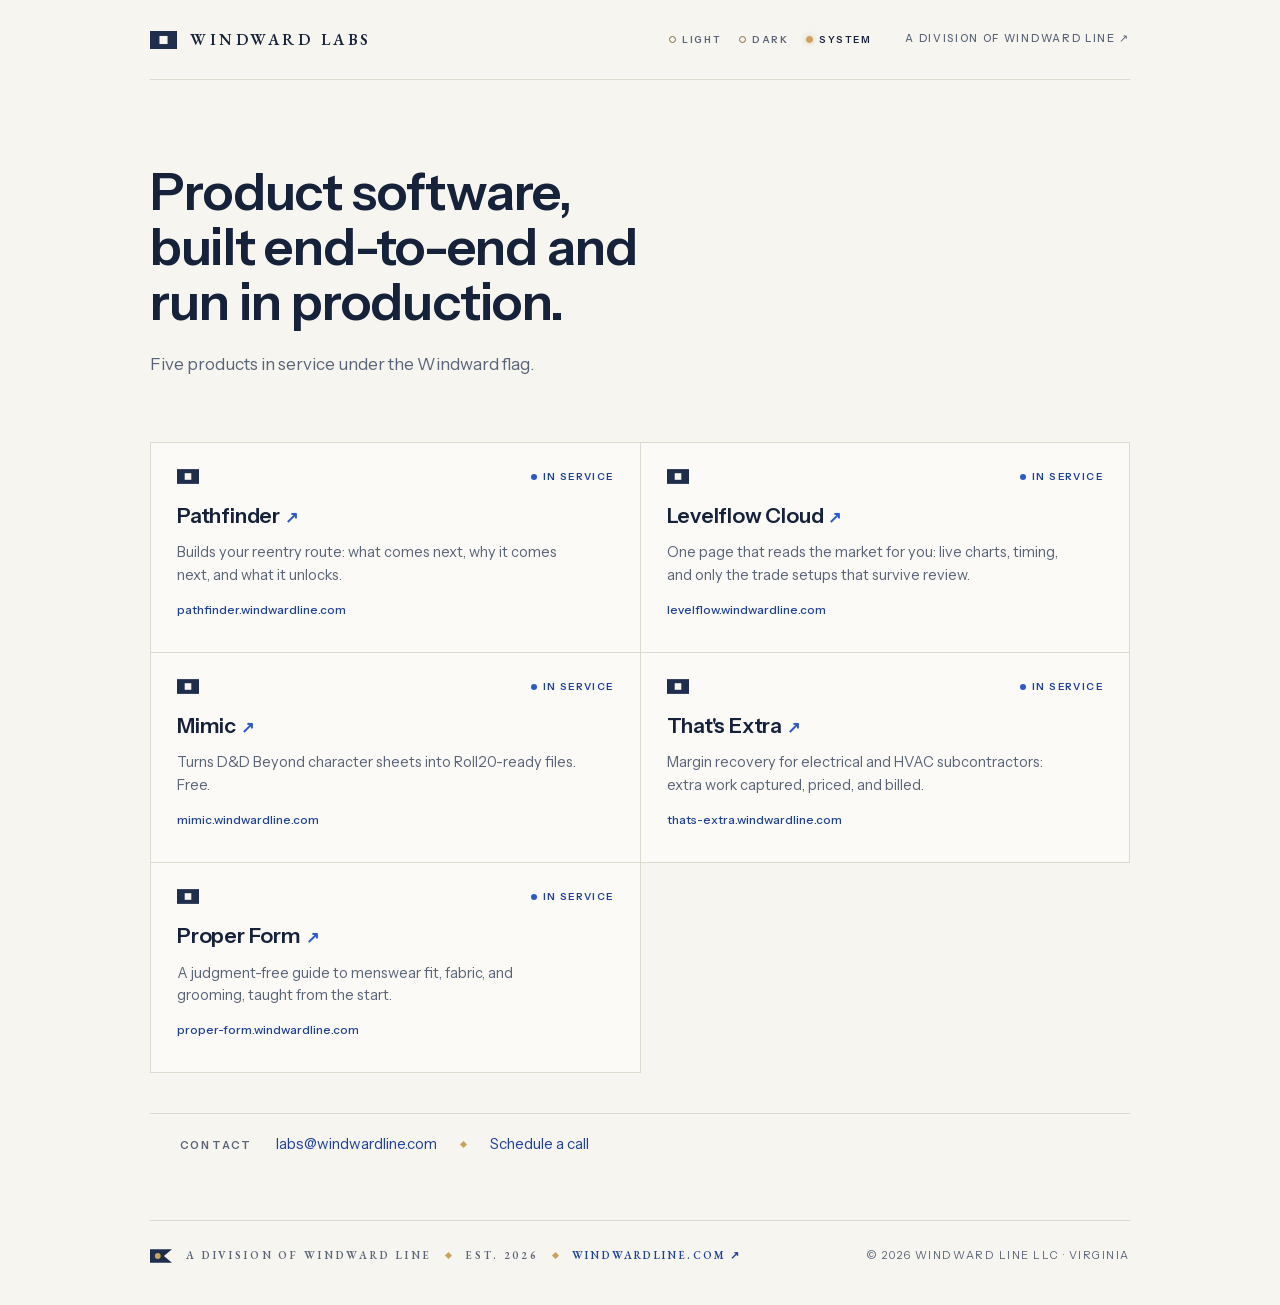
==== commit 555b40a0: "chore: retire TimeShift from the register TimeShift is retired and its repo, hosting, and databases " ====
--- a/index.html
+++ b/index.html
@@ -4,7 +4,7 @@
 <meta charset="utf-8">
 <meta name="viewport" content="width=device-width, initial-scale=1">
 <title>Windward Labs</title>
-<meta name="description" content="Windward Labs is the software division of Windward Line. Six products in service: Pathfinder, Levelflow Cloud, TimeShift, Mimic, That's Extra, and Proper Form.">
+<meta name="description" content="Windward Labs is the software division of Windward Line. Five products in service: Pathfinder, Levelflow Cloud, Mimic, That's Extra, and Proper Form.">
 <script src="script.js"></script>
 <link rel="preload" href="fonts/InstrumentSans.woff2" as="font" type="font/woff2" crossorigin>
 <link rel="preload" href="fonts/EBGaramond-Roman.woff2" as="font" type="font/woff2" crossorigin>
@@ -36,7 +36,7 @@
 <main>
   <section class="hero" aria-label="Windward Labs">
     <h1 class="hero-h1">Product software, built end-to-end and run in production.</h1>
-    <p class="hero-sub">Six products in service under the Windward flag.</p>
+    <p class="hero-sub">Five products in service under the Windward flag.</p>
   </section>
 
   <section class="fleet" aria-label="Products">
@@ -57,15 +57,6 @@
       <span class="cell-name">Levelflow Cloud<span class="arr" aria-hidden="true">↗</span></span>
       <span class="cell-desc">One page that reads the market for you: live charts, timing, and only the trade setups that survive review.</span>
       <span class="cell-domain">levelflow.windwardline.com</span>
-    </a>
-    <a class="cell" href="https://timeshift.windwardline.com" target="_blank" rel="noopener">
-      <span class="cell-head">
-        <svg class="lflag" width="22" height="15" viewBox="0 0 30 20" aria-hidden="true"><rect class="f" x="0.7" y="0.7" width="28.6" height="18.6"/><rect class="s" x="10.5" y="5.5" width="9" height="9"/></svg>
-        <span class="cell-status">In Service</span>
-      </span>
-      <span class="cell-name">TimeShift<span class="arr" aria-hidden="true">↗</span></span>
-      <span class="cell-desc">Beat jetlag before you land: map the itinerary across time zones and know when to sleep.</span>
-      <span class="cell-domain">timeshift.windwardline.com</span>
     </a>
     <a class="cell" href="https://mimic.windwardline.com" target="_blank" rel="noopener">
       <span class="cell-head">
